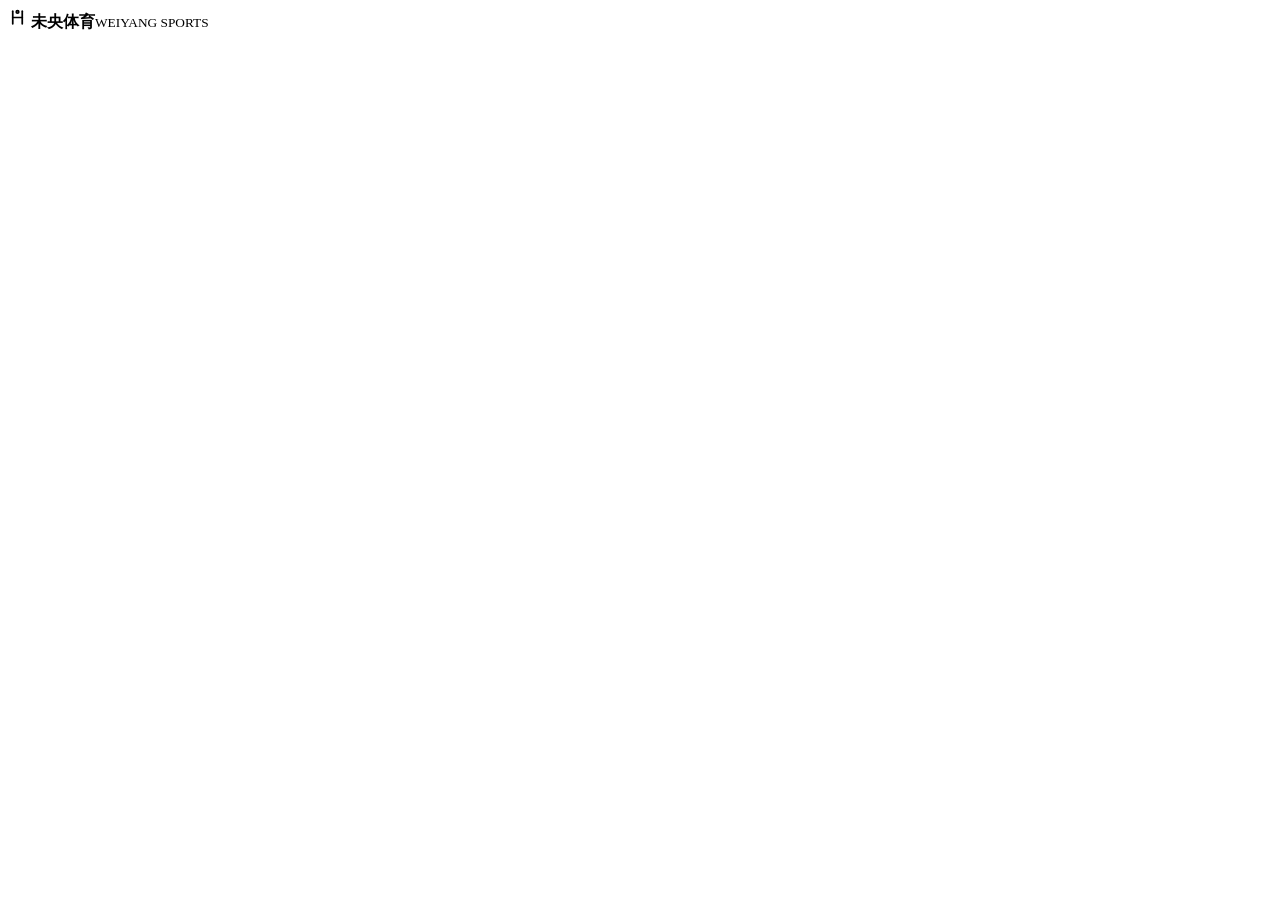
==== index.html @ e474fa73 "deploy: index.html" ====
<!doctype html>
<html lang="zh-CN">
<head>
<meta charset="utf-8">
<meta name="viewport" content="width=device-width,initial-scale=1,viewport-fit=cover">
<meta name="theme-color" content="#660874">
<title>未央体育 · 小程序框架预览</title>
<link rel="stylesheet" href="css/app.css">
</head>
<body>
<div class="app-shell">
  <header class="app-top">
    <div class="brand">
      <span class="brand-logo" aria-hidden="true">
        <svg width="19" height="19" viewBox="0 0 24 24" fill="none" stroke="currentColor" stroke-width="2.2" stroke-linecap="round" stroke-linejoin="round"><path d="M6 4v16"/><path d="M18 4v16"/><path d="M6 12h12"/><circle cx="12" cy="5" r="1.6"/></svg>
      </span>
      <span><b>未央体育</b><small>WEIYANG SPORTS</small></span>
    </div>
    <span class="week-chip" id="weekChip"></span>
  </header>
  <main id="pages"></main>
  <nav class="tabbar" id="tabbar" aria-label="主导航"></nav>
  <div id="sheetLayer" aria-live="polite"></div>
</div>
<div id="toast" hidden></div>
<script src="js/data.js"></script>
<script src="js/app.js"></script>
</body>
</html>
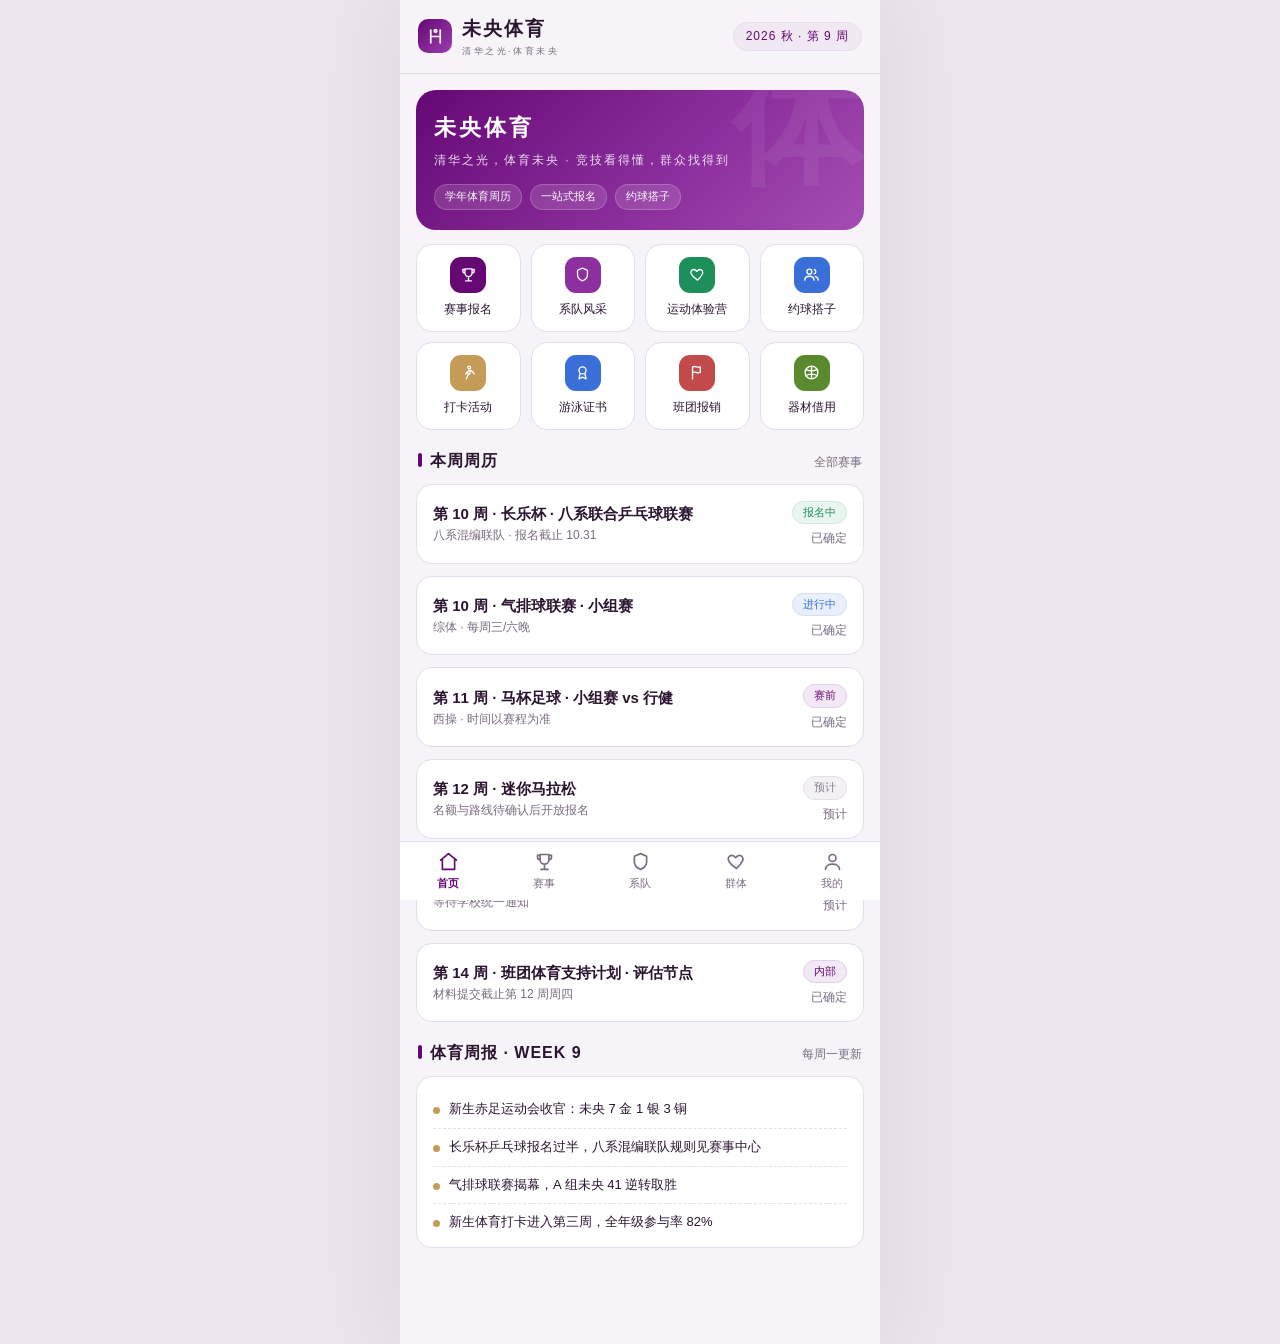
==== commit 174172ba: "v0.4-merge: merge student-feedback revision into mainline (index.html)" ====
--- a/index.html
+++ b/index.html
@@ -4,17 +4,17 @@
 <meta charset="utf-8">
 <meta name="viewport" content="width=device-width,initial-scale=1,viewport-fit=cover">
 <meta name="theme-color" content="#660874">
-<title>未央体育 · 小程序框架预览</title>
+<title>未央体育</title>
 <link rel="stylesheet" href="css/app.css">
 </head>
 <body>
-<div class="app-shell">
+<div class="app-shell" id="app">
   <header class="app-top">
     <div class="brand">
       <span class="brand-logo" aria-hidden="true">
         <svg width="19" height="19" viewBox="0 0 24 24" fill="none" stroke="currentColor" stroke-width="2.2" stroke-linecap="round" stroke-linejoin="round"><path d="M6 4v16"/><path d="M18 4v16"/><path d="M6 12h12"/><circle cx="12" cy="5" r="1.6"/></svg>
       </span>
-      <span><b>未央体育</b><small>WEIYANG SPORTS</small></span>
+      <span><b>未央体育</b><small>清华之光·体育未央</small></span>
     </div>
     <span class="week-chip" id="weekChip"></span>
   </header>
--- a/css/app.css
+++ b/css/app.css
@@ -0,0 +1,126 @@
+/* 未央体育 · 主题与组件样式
+   令牌体系沿用天境祁连 globals.css 的约定：CSS 变量 + 1rem 圆角 + 卡片化布局。 */
+:root{
+  --background:#f7f4f9; --foreground:#2b1531; --primary:#660874; --primary-foreground:#fff;
+  --muted:#f0e8f3; --muted-foreground:#7a6b80; --border:#e6dcea; --ring:#660874;
+  --radius:1rem; --gold:#c59b58; --green:#1e8e5a; --blue:#3a6fd8; --red:#c34a4a;
+  --font-sans:-apple-system,BlinkMacSystemFont,'PingFang SC','Microsoft YaHei',sans-serif;
+}
+*{box-sizing:border-box}
+html{scroll-behavior:smooth}
+body{margin:0;background:#ebe4ee;color:var(--foreground);font-family:var(--font-sans);font-size:15px;line-height:1.6;-webkit-font-smoothing:antialiased}
+button,input,select,textarea{font:inherit}
+button{cursor:pointer;color:inherit;border:0;background:none;padding:0}
+button:disabled{cursor:default;opacity:.5}
+button:focus-visible,a:focus-visible,input:focus-visible{outline:3px solid var(--gold);outline-offset:3px;border-radius:6px}
+h1,h2,h3,p,ul{margin:0}
+ul{padding:0;list-style:none}
+img,svg{display:block}
+a{color:inherit;text-decoration:none}
+
+/* ── 外壳：桌面端居中呈现手机宽度 ── */
+.app-shell{max-width:480px;min-height:100dvh;margin:auto;background:var(--background);box-shadow:0 0 80px #2b153112;display:flex;flex-direction:column;position:relative}
+.app-top{position:sticky;top:0;z-index:20;display:flex;align-items:center;justify-content:space-between;padding:14px 18px;background:rgba(247,244,249,.92);backdrop-filter:blur(10px);border-bottom:1px solid var(--border)}
+.brand{display:flex;align-items:center;gap:10px}
+.brand-logo{width:34px;height:34px;border-radius:10px;background:linear-gradient(135deg,var(--primary),#9b3fae);display:grid;place-items:center;color:#fff}
+.brand b{font-size:19px;font-weight:700;letter-spacing:2px}
+.brand small{display:block;font-size:9px;letter-spacing:2.5px;color:var(--muted-foreground)}
+.week-chip{font-size:12px;color:var(--primary);background:var(--muted);border:1px solid var(--border);border-radius:999px;padding:4px 12px;letter-spacing:1px}
+
+main{flex:1;padding:16px 16px 84px}
+.page{display:none;animation:fade .25s ease}
+.page.active{display:block}
+@keyframes fade{from{opacity:0;transform:translateY(6px)}to{opacity:1;transform:none}}
+.sec-title{display:flex;align-items:baseline;justify-content:space-between;margin:18px 2px 10px}
+.sec-title h2{font-size:16px;letter-spacing:1px}
+.sec-title h2::before{content:'';display:inline-block;width:4px;height:14px;border-radius:2px;background:var(--primary);margin-right:8px;vertical-align:-1px}
+.sec-title a,.sec-title button{font-size:12px;color:var(--muted-foreground)}
+
+/* ── 卡片 ── */
+.card{background:#fff;border:1px solid var(--border);border-radius:var(--radius);padding:14px 16px;margin-bottom:12px;transition:box-shadow .2s}
+.card:active{box-shadow:0 2px 12px #66087414}
+.card-row{display:flex;align-items:center;justify-content:space-between;gap:10px}
+.card h3{font-size:15px}
+.card .sub{font-size:12px;color:var(--muted-foreground)}
+
+/* ── 标签 ── */
+.pill{display:inline-flex;align-items:center;gap:4px;font-size:11px;padding:2px 10px;border-radius:999px;border:1px solid transparent;white-space:nowrap}
+.pill-confirmed{color:var(--primary);background:#f3e8f6;border-color:#e2cfea}
+.pill-planned{color:#8a7c8e;background:#f4f1f5;border-color:#e4ddea}
+.pill-open{color:var(--green);background:#e8f6ef;border-color:#cdeadc}
+.pill-doing{color:var(--blue);background:#e9f0fc;border-color:#d3e0f7}
+.pill-done{color:var(--muted-foreground);background:#f4f1f5;border-color:#e4ddea}
+.pill-gold{color:#9a7424;background:#faf3e6;border-color:#ecd9b4}
+
+/* ── 首页 ── */
+.hero{background:linear-gradient(135deg,var(--primary) 0%,#8d2f9e 60%,#a44db3 100%);color:#fff;border-radius:calc(var(--radius) + 4px);padding:20px 18px;margin-bottom:6px;position:relative;overflow:hidden}
+.hero::after{content:'体';position:absolute;right:2px;top:-30px;font-size:130px;font-weight:800;color:#ffffff10;line-height:1}
+.hero h1{font-size:22px;letter-spacing:3px}
+.hero .slogan{font-size:12px;letter-spacing:2px;opacity:.85;margin-top:6px}
+.hero .meta{display:flex;gap:8px;margin-top:14px;font-size:11px}
+.hero .meta span{background:#ffffff22;border:1px solid #ffffff30;border-radius:999px;padding:3px 10px}
+.entry-grid{display:grid;grid-template-columns:repeat(4,1fr);gap:10px;margin:14px 0 2px}
+.entry{display:flex;flex-direction:column;align-items:center;gap:7px;padding:12px 4px;background:#fff;border:1px solid var(--border);border-radius:var(--radius);font-size:12px;transition:transform .15s}
+.entry:active{transform:scale(.95)}
+.entry .ico{width:36px;height:36px;border-radius:11px;display:grid;place-items:center;color:#fff}
+.weekly li{display:flex;gap:9px;padding:8px 0;border-bottom:1px dashed var(--border);font-size:13px;align-items:flex-start}
+.weekly li:last-child{border:0;padding-bottom:0}
+.weekly .dot{width:7px;height:7px;border-radius:50%;background:var(--gold);margin-top:8px;flex:none}
+
+/* ── 列表与筛选 ── */
+.chips{display:flex;gap:8px;overflow-x:auto;padding:2px 2px 12px;scrollbar-width:none}
+.chips::-webkit-scrollbar{display:none}
+.chip{flex:none;font-size:13px;color:var(--muted-foreground);background:#fff;border:1px solid var(--border);border-radius:999px;padding:6px 16px}
+.chip.on{color:#fff;background:var(--primary);border-color:var(--primary)}
+.team-badge{display:inline-block;font-size:11px;border-radius:6px;padding:2px 8px}
+.tf{background:#e8f6ef;color:var(--green);border:1px solid #cdeadc}
+.tn{background:#fdf1f1;color:var(--red);border:1px solid #f0d5d5}
+.honor{font-size:12px;color:#9a7424}
+.progress{height:7px;border-radius:99px;background:var(--muted);overflow:hidden;margin:8px 0 4px}
+.progress i{display:block;height:100%;border-radius:99px;background:linear-gradient(90deg,var(--primary),#a44db3)}
+.progress-note{font-size:11px;color:var(--muted-foreground);display:flex;justify-content:space-between}
+
+/* ── 按钮 ── */
+.btn{display:inline-flex;align-items:center;justify-content:center;gap:6px;font-size:14px;border-radius:12px;padding:9px 18px;background:var(--primary);color:#fff;transition:opacity .15s}
+.btn:active{opacity:.82}
+.btn.ghost{background:#fff;color:var(--primary);border:1px solid #d8c3e0}
+.btn.block{width:100%;padding:12px}
+.btn.sm{font-size:12px;padding:6px 14px;border-radius:10px}
+
+/* ── 底部 TabBar ── */
+.tabbar{position:fixed;bottom:0;left:50%;transform:translateX(-50%);width:100%;max-width:480px;display:flex;background:#fff;border-top:1px solid var(--border);z-index:30;padding-bottom:env(safe-area-inset-bottom)}
+.tab{flex:1;display:flex;flex-direction:column;align-items:center;gap:3px;padding:9px 0 7px;font-size:11px;color:var(--muted-foreground)}
+.tab.on{color:var(--primary);font-weight:600}
+
+/* ── 详情浮层（对应小程序半屏页） ── */
+.sheet-mask{position:fixed;inset:0;background:#2b153155;z-index:40;animation:fade .2s}
+.sheet{position:fixed;left:50%;transform:translateX(-50%);bottom:0;width:100%;max-width:480px;max-height:82dvh;overflow:auto;background:#fff;border-radius:20px 20px 0 0;z-index:41;animation:up .28s cubic-bezier(.2,.8,.2,1);padding:8px 18px 26px}
+.sheet::before{content:'';display:block;width:38px;height:4px;border-radius:99px;background:var(--border);margin:6px auto 14px}
+@keyframes up{from{transform:translate(-50%,40px);opacity:.4}to{transform:translate(-50%,0);opacity:1}}
+.sheet h2{font-size:18px;margin:2px 0 4px}
+.sheet .kv{display:flex;gap:10px;font-size:13px;padding:7px 0;border-bottom:1px dashed var(--border)}
+.sheet .kv b{flex:none;color:var(--muted-foreground);font-weight:400;width:5.5em}
+.steps{display:flex;flex-wrap:wrap;gap:8px;margin:10px 0}
+.step{font-size:12px;border-radius:8px;padding:5px 12px;border:1px solid var(--border);color:var(--muted-foreground)}
+.step.done{background:#f4f1f5;color:var(--muted-foreground)}
+.step.doing{background:var(--primary);border-color:var(--primary);color:#fff}
+.step.todo{background:#fff;border-style:dashed;color:var(--foreground)}
+
+/* ── 表单 ── */
+.field{margin:12px 0}
+.field label{display:block;font-size:12px;color:var(--muted-foreground);margin-bottom:6px}
+.field input,.field select,.field textarea{width:100%;border:1px solid var(--border);border-radius:12px;padding:11px 13px;background:#fff}
+.field input:focus,.field textarea:focus{border-color:var(--primary);outline:none}
+
+/* ── 时间线（班团/后台节点） ── */
+.tl{position:relative;padding-left:20px}
+.tl::before{content:'';position:absolute;left:6px;top:6px;bottom:6px;width:2px;background:var(--border)}
+.tl li{position:relative;padding:7px 0 7px 8px;font-size:13px}
+.tl li::before{content:'';position:absolute;left:-18px;top:13px;width:9px;height:9px;border-radius:50%;background:#fff;border:2px solid var(--border)}
+.tl li.ok::before{background:var(--green);border-color:var(--green)}
+.tl li.now::before{background:var(--primary);border-color:var(--primary)}
+
+/* ── Toast ── */
+#toast{position:fixed;left:50%;bottom:110px;transform:translateX(-50%);background:#2b1531e6;color:#fff;font-size:13px;border-radius:999px;padding:9px 20px;z-index:60;animation:fade .2s;max-width:86%;text-align:center}
+
+@media (max-width:520px){body{background:var(--background)}.app-shell{box-shadow:none}}
